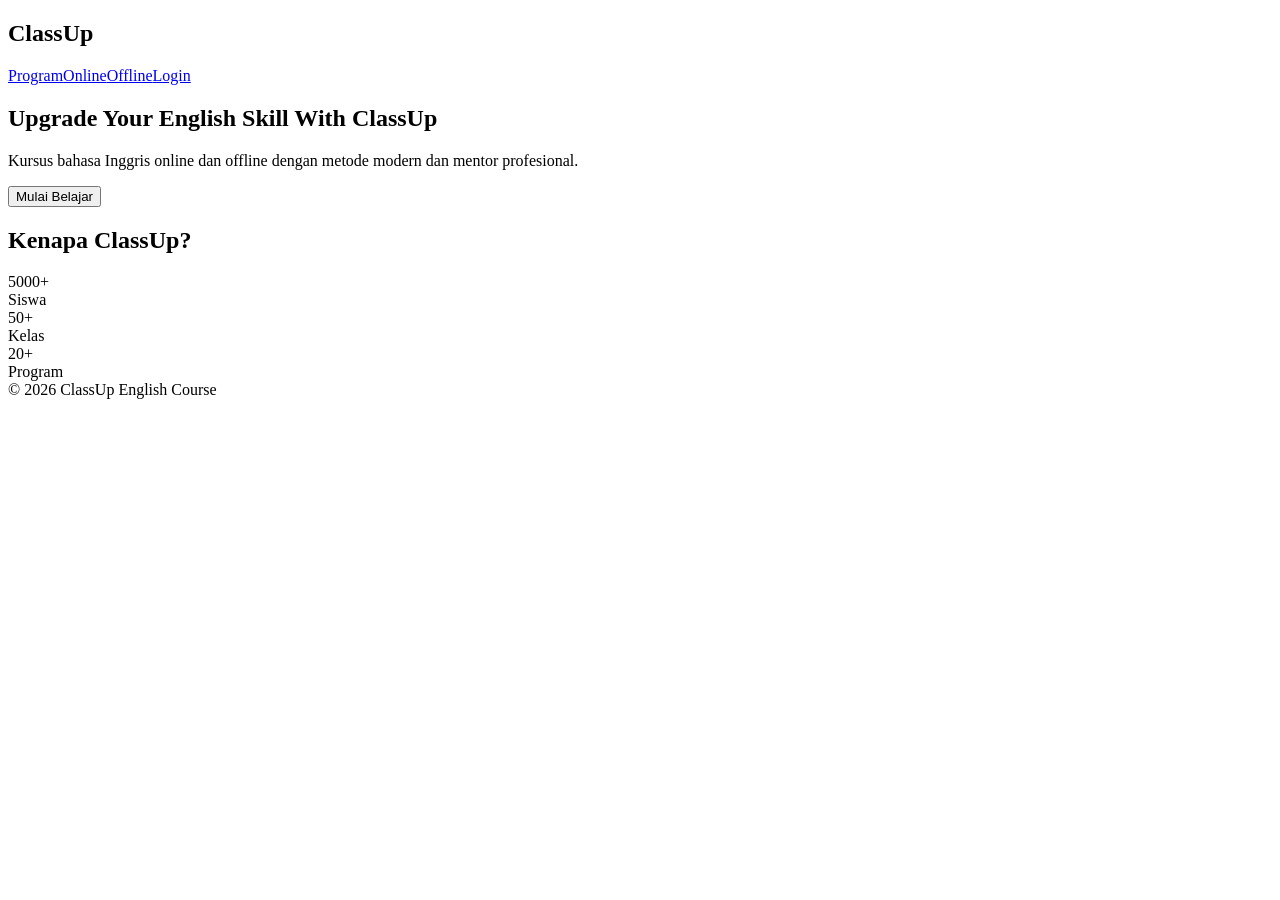
==== index.html @ ff3e3d15 "Add files via upload" ====
<!DOCTYPE html>
<html>
<head><title>ClassUp English Course</title><link rel="stylesheet" href="css/style.css"></head>
<body>
<nav><h2>Class<span>Up</span></h2><a href="program.html">Program</a><a href="kelas-online.html">Online</a><a href="kelas-offline.html">Offline</a><a href="login.html">Login</a></nav>
<section class="hero"><h1>Upgrade Your English Skill With ClassUp</h1><p>Kursus bahasa Inggris online dan offline dengan metode modern dan mentor profesional.</p><button>Mulai Belajar</button></section>
<section><h2>Kenapa ClassUp?</h2><div class="cards"><div>5000+<br>Siswa</div><div>50+<br>Kelas</div><div>20+<br>Program</div></div></section>
<footer>© 2026 ClassUp English Course</footer>
</body></html>
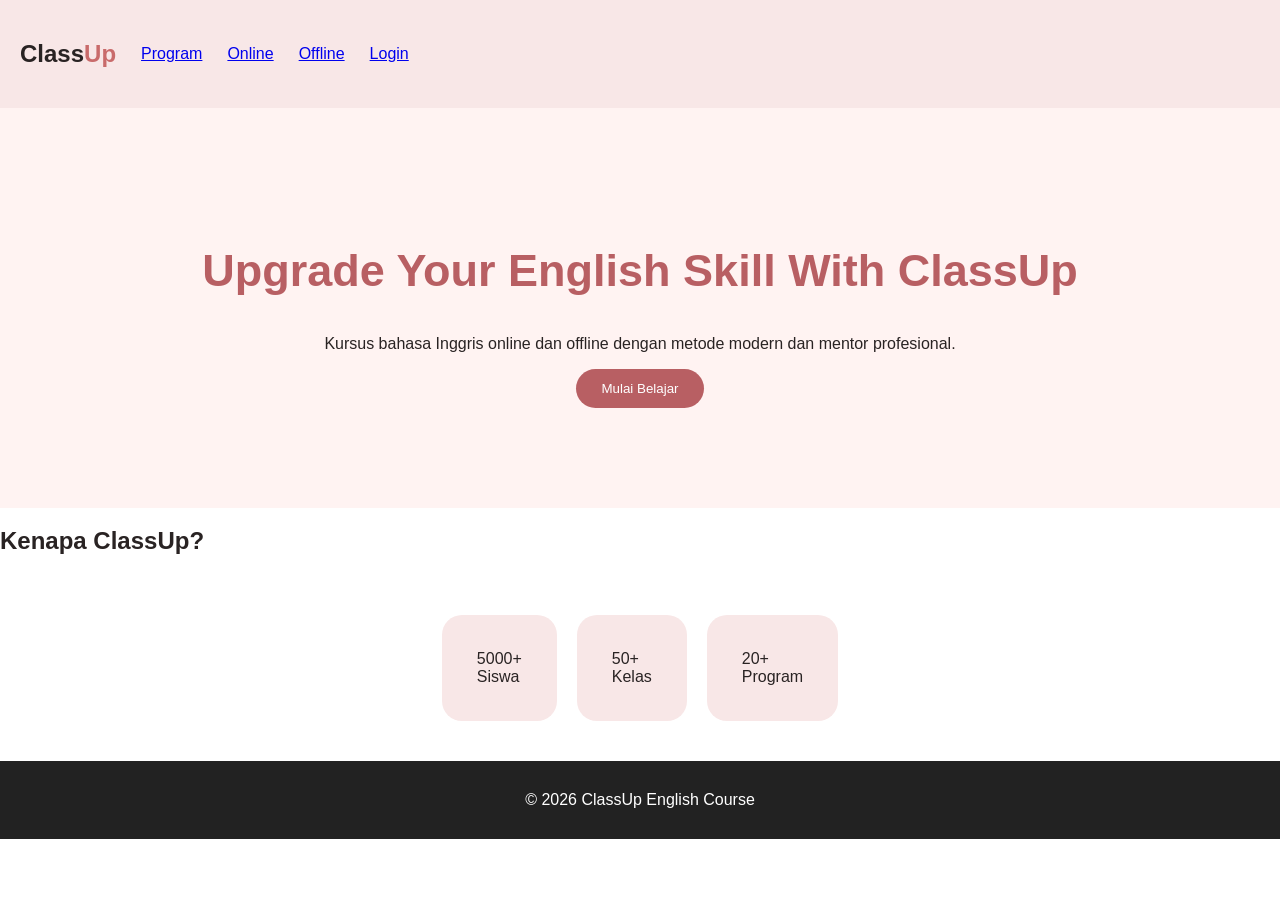
==== commit eb77626a: "Update index.html" ====
--- a/index.html
+++ b/index.html
@@ -1,9 +1,9 @@
 <!DOCTYPE html>
 <html>
-<head><title>ClassUp English Course</title><link rel="stylesheet" href="css/style.css"></head>
+<head><title>ClassUp English Course</title><link rel="stylesheet" href="style.css"></head>
 <body>
 <nav><h2>Class<span>Up</span></h2><a href="program.html">Program</a><a href="kelas-online.html">Online</a><a href="kelas-offline.html">Offline</a><a href="login.html">Login</a></nav>
 <section class="hero"><h1>Upgrade Your English Skill With ClassUp</h1><p>Kursus bahasa Inggris online dan offline dengan metode modern dan mentor profesional.</p><button>Mulai Belajar</button></section>
 <section><h2>Kenapa ClassUp?</h2><div class="cards"><div>5000+<br>Siswa</div><div>50+<br>Kelas</div><div>20+<br>Program</div></div></section>
 <footer>© 2026 ClassUp English Course</footer>
-</body></html>+</body></html>
--- a/style.css
+++ b/style.css
@@ -0,0 +1 @@
+body{font-family:Arial;margin:0;color:#292323;background:#fff}nav{padding:20px;display:flex;gap:25px;align-items:center;background:#f8e7e7}span{color:#c96b6b}.hero{padding:100px 10%;text-align:center;background:#fff3f2}h1{color:#b85f63;font-size:45px}button{background:#b85f63;color:white;border:0;padding:12px 25px;border-radius:20px}.cards{display:flex;gap:20px;justify-content:center;flex-wrap:wrap;padding:40px}.cards div{background:#f8e7e7;padding:35px;border-radius:20px}footer{background:#222;color:white;padding:30px;text-align:center}input{padding:12px;margin:8px;width:250px}
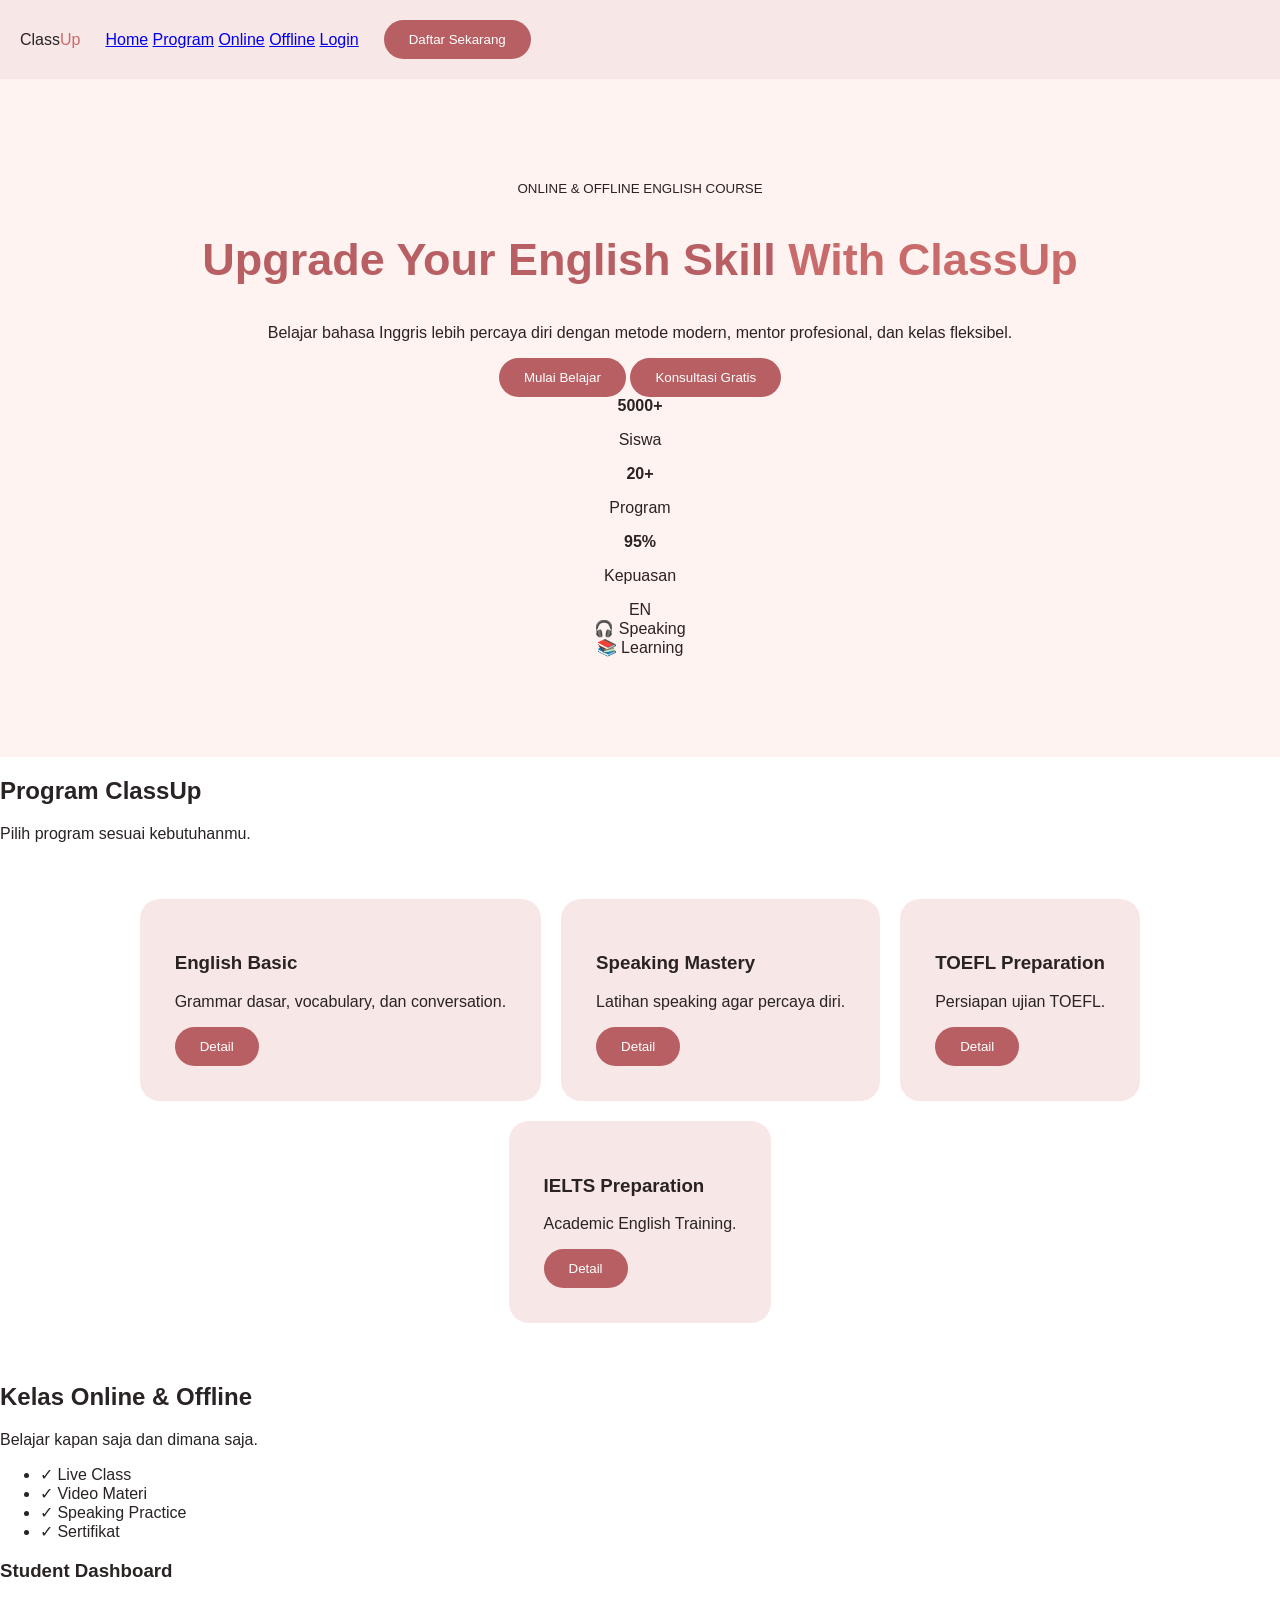
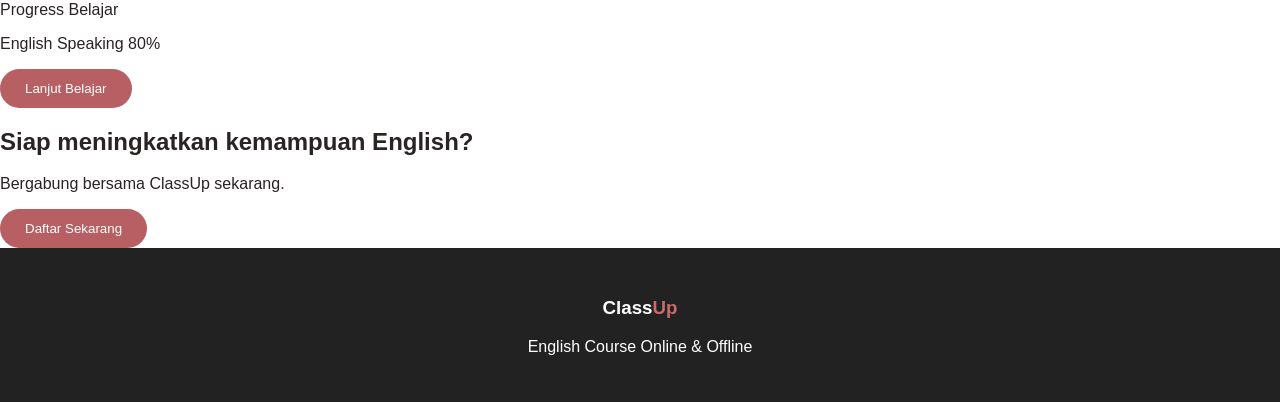
==== commit 6ec1dd6f: "Update index.html" ====
--- a/index.html
+++ b/index.html
@@ -1,9 +1,217 @@
 <!DOCTYPE html>
-<html>
-<head><title>ClassUp English Course</title><link rel="stylesheet" href="style.css"></head>
+<html lang="id">
+<head>
+<meta charset="UTF-8">
+<meta name="viewport" content="width=device-width, initial-scale=1.0">
+<title>ClassUp English Course</title>
+<link rel="stylesheet" href="style.css">
+</head>
+
 <body>
-<nav><h2>Class<span>Up</span></h2><a href="program.html">Program</a><a href="kelas-online.html">Online</a><a href="kelas-offline.html">Offline</a><a href="login.html">Login</a></nav>
-<section class="hero"><h1>Upgrade Your English Skill With ClassUp</h1><p>Kursus bahasa Inggris online dan offline dengan metode modern dan mentor profesional.</p><button>Mulai Belajar</button></section>
-<section><h2>Kenapa ClassUp?</h2><div class="cards"><div>5000+<br>Siswa</div><div>50+<br>Kelas</div><div>20+<br>Program</div></div></section>
-<footer>© 2026 ClassUp English Course</footer>
-</body></html>
+
+<nav>
+    <div class="logo">Class<span>Up</span></div>
+    <div class="menu">
+        <a href="#">Home</a>
+        <a href="program.html">Program</a>
+        <a href="kelas-online.html">Online</a>
+        <a href="kelas-offline.html">Offline</a>
+        <a href="login.html">Login</a>
+    </div>
+    <button>Daftar Sekarang</button>
+</nav>
+
+
+<section class="hero">
+
+<div class="hero-text">
+    <small>ONLINE & OFFLINE ENGLISH COURSE</small>
+
+    <h1>
+        Upgrade Your English Skill
+        <span>With ClassUp</span>
+    </h1>
+
+    <p>
+        Belajar bahasa Inggris lebih percaya diri 
+        dengan metode modern, mentor profesional,
+        dan kelas fleksibel.
+    </p>
+
+    <div>
+        <button>Mulai Belajar</button>
+        <button class="outline">Konsultasi Gratis</button>
+    </div>
+
+    <div class="stats-mini">
+        <div>
+            <b>5000+</b>
+            <p>Siswa</p>
+        </div>
+
+        <div>
+            <b>20+</b>
+            <p>Program</p>
+        </div>
+
+        <div>
+            <b>95%</b>
+            <p>Kepuasan</p>
+        </div>
+    </div>
+
+</div>
+
+
+<div class="hero-card">
+
+<div class="circle">
+EN
+</div>
+
+<div class="floating one">
+🎧 Speaking
+</div>
+
+<div class="floating two">
+📚 Learning
+</div>
+
+</div>
+
+</section>
+
+
+
+<section class="section">
+
+<h2>Program ClassUp</h2>
+
+<p class="desc">
+Pilih program sesuai kebutuhanmu.
+</p>
+
+
+<div class="cards">
+
+<div class="card">
+<h3>English Basic</h3>
+<p>
+Grammar dasar, vocabulary,
+dan conversation.
+</p>
+<button>Detail</button>
+</div>
+
+
+<div class="card active">
+<h3>Speaking Mastery</h3>
+<p>
+Latihan speaking agar percaya diri.
+</p>
+<button>Detail</button>
+</div>
+
+
+<div class="card">
+<h3>TOEFL Preparation</h3>
+<p>
+Persiapan ujian TOEFL.
+</p>
+<button>Detail</button>
+</div>
+
+
+<div class="card">
+<h3>IELTS Preparation</h3>
+<p>
+Academic English Training.
+</p>
+<button>Detail</button>
+</div>
+
+
+</div>
+
+</section>
+
+
+
+
+<section class="learning">
+
+<div>
+<h2>Kelas Online & Offline</h2>
+
+<p>
+Belajar kapan saja dan dimana saja.
+</p>
+
+<ul>
+<li>✓ Live Class</li>
+<li>✓ Video Materi</li>
+<li>✓ Speaking Practice</li>
+<li>✓ Sertifikat</li>
+</ul>
+
+</div>
+
+
+<div class="dashboard">
+
+<h3>Student Dashboard</h3>
+
+<p>Progress Belajar</p>
+
+<div class="bar">
+<span></span>
+</div>
+
+<p>
+English Speaking
+80%
+</p>
+
+<button>
+Lanjut Belajar
+</button>
+
+</div>
+
+</section>
+
+
+
+<section class="cta">
+
+<h2>
+Siap meningkatkan kemampuan English?
+</h2>
+
+<p>
+Bergabung bersama ClassUp sekarang.
+</p>
+
+<button>
+Daftar Sekarang
+</button>
+
+</section>
+
+
+
+<footer>
+
+<h3>
+Class<span>Up</span>
+</h3>
+
+<p>
+English Course Online & Offline
+</p>
+
+</footer>
+
+
+</body>
+</html>
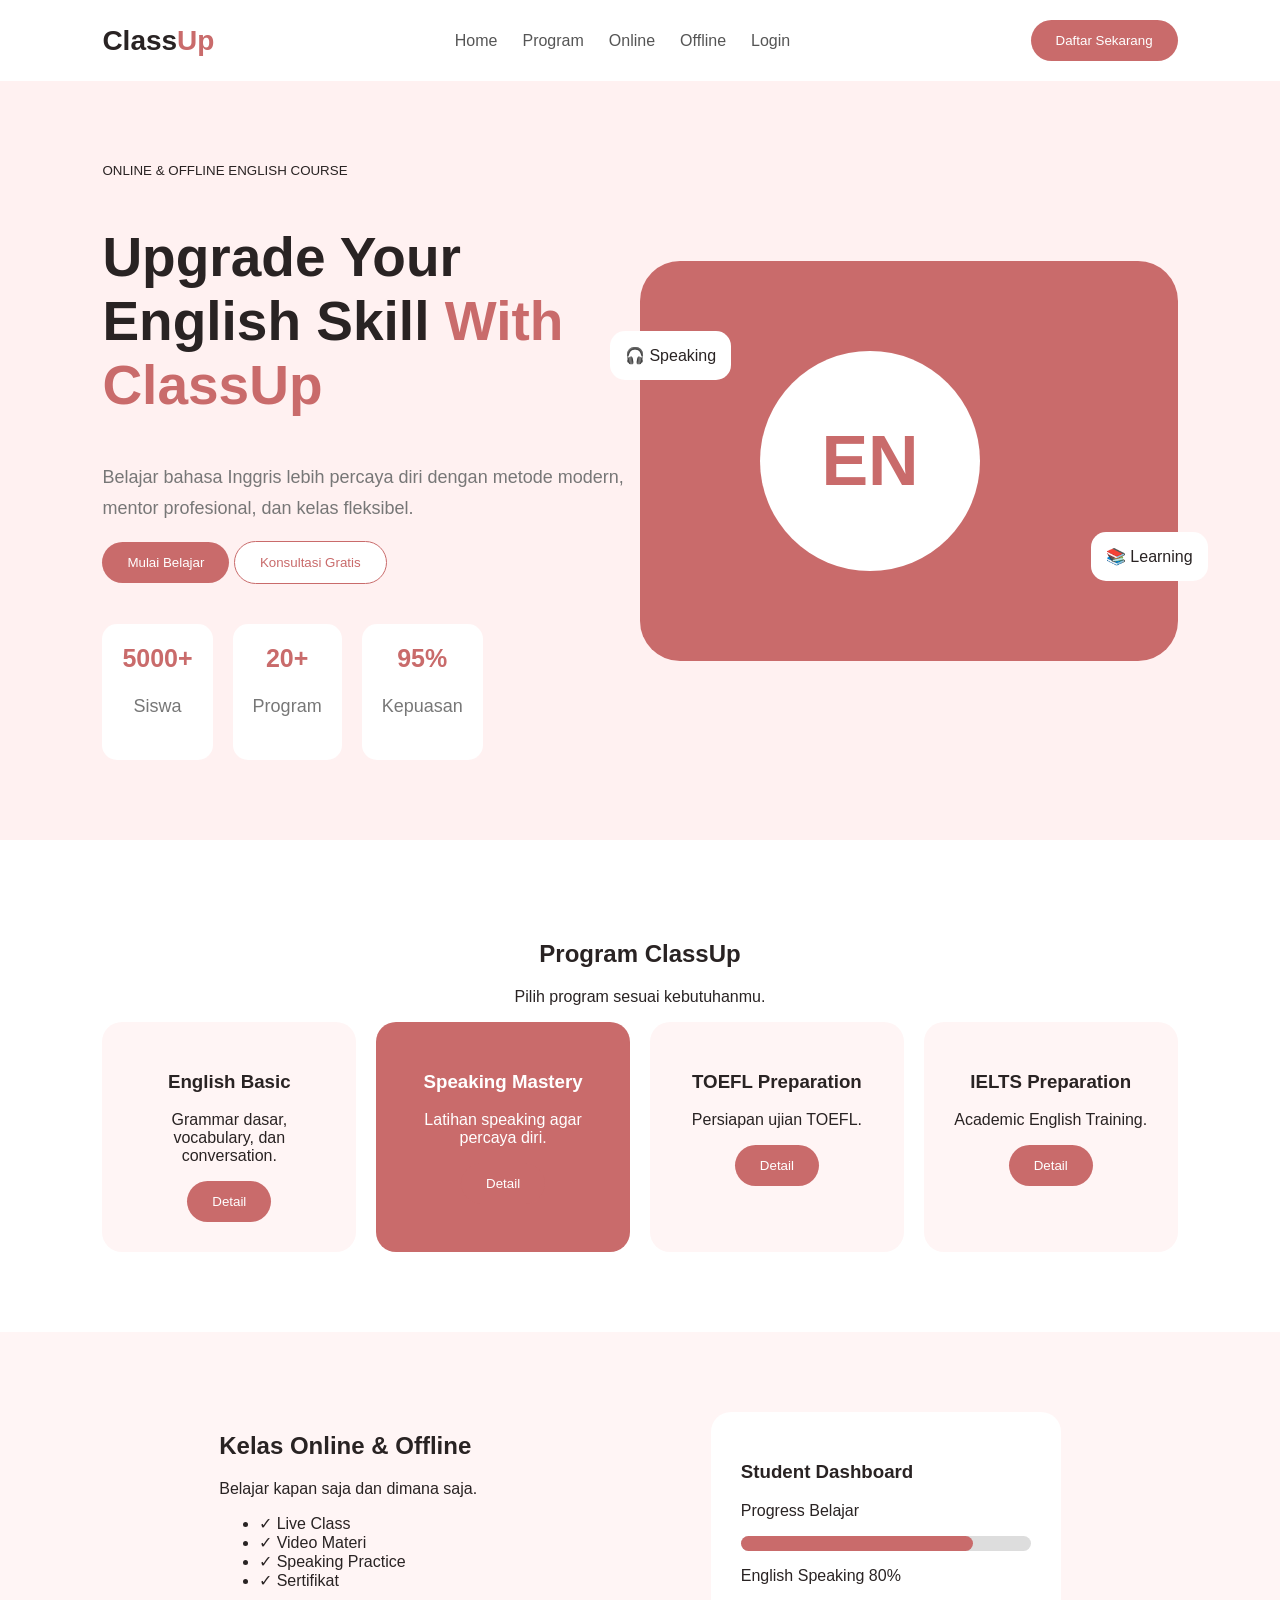
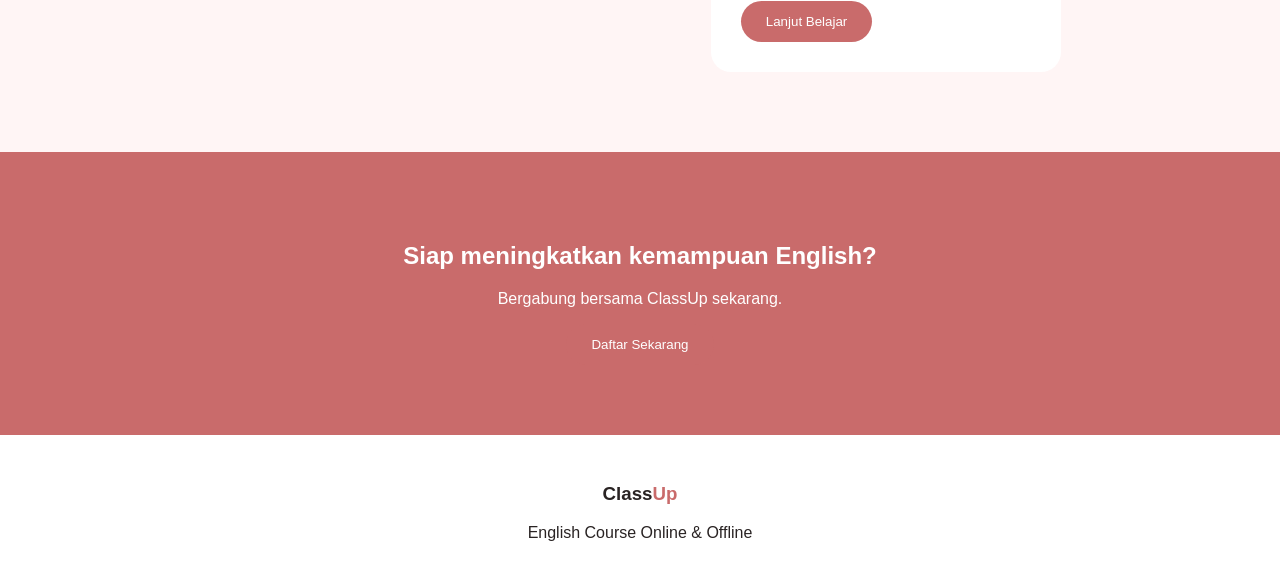
==== commit e795aaad: "Update index.html" ====
--- a/index.html
+++ b/index.html
@@ -212,6 +212,6 @@
 
 </footer>
 
-
+<script src="js/script.js"></script>
 </body>
 </html>
--- a/style.css
+++ b/style.css
@@ -1 +1,331 @@
-body{font-family:Arial;margin:0;color:#292323;background:#fff}nav{padding:20px;display:flex;gap:25px;align-items:center;background:#f8e7e7}span{color:#c96b6b}.hero{padding:100px 10%;text-align:center;background:#fff3f2}h1{color:#b85f63;font-size:45px}button{background:#b85f63;color:white;border:0;padding:12px 25px;border-radius:20px}.cards{display:flex;gap:20px;justify-content:center;flex-wrap:wrap;padding:40px}.cards div{background:#f8e7e7;padding:35px;border-radius:20px}footer{background:#222;color:white;padding:30px;text-align:center}input{padding:12px;margin:8px;width:250px}+*{
+box-sizing:border-box;
+font-family:Arial,sans-serif;
+}
+
+body{
+margin:0;
+color:#292323;
+}
+
+
+nav{
+
+display:flex;
+justify-content:space-between;
+align-items:center;
+padding:20px 8%;
+background:white;
+box-shadow:0 5px 20px #00000010;
+
+}
+
+
+.logo{
+
+font-size:28px;
+font-weight:bold;
+
+}
+
+.logo span,
+footer span{
+
+color:#c96b6b;
+
+}
+
+
+.menu{
+
+display:flex;
+gap:25px;
+
+}
+
+.menu a{
+
+text-decoration:none;
+color:#555;
+
+}
+
+
+button{
+
+background:#c96b6b;
+border:0;
+color:white;
+padding:13px 25px;
+border-radius:30px;
+cursor:pointer;
+
+}
+
+
+
+.hero{
+
+display:grid;
+grid-template-columns:1fr 1fr;
+padding:80px 8%;
+background:#fff1f1;
+align-items:center;
+
+}
+
+
+
+.hero h1{
+
+font-size:55px;
+
+}
+
+
+.hero h1 span{
+
+color:#c96b6b;
+
+}
+
+
+.hero p{
+
+font-size:18px;
+line-height:1.7;
+color:#777;
+
+}
+
+
+.outline{
+
+background:white;
+color:#c96b6b;
+border:1px solid #c96b6b;
+
+}
+
+
+
+.stats-mini{
+
+display:flex;
+gap:20px;
+margin-top:40px;
+
+}
+
+
+.stats-mini div{
+
+background:white;
+padding:20px;
+border-radius:15px;
+text-align:center;
+
+}
+
+
+.stats-mini b{
+
+font-size:25px;
+color:#c96b6b;
+
+}
+
+
+
+.hero-card{
+
+height:400px;
+background:#c96b6b;
+border-radius:40px;
+position:relative;
+
+}
+
+
+.circle{
+
+width:220px;
+height:220px;
+border-radius:50%;
+background:white;
+position:absolute;
+top:90px;
+left:120px;
+
+display:flex;
+align-items:center;
+justify-content:center;
+
+font-size:70px;
+font-weight:bold;
+color:#c96b6b;
+
+}
+
+
+
+.floating{
+
+position:absolute;
+background:white;
+padding:15px;
+border-radius:15px;
+
+}
+
+
+.one{
+
+top:70px;
+left:-30px;
+
+}
+
+
+.two{
+
+bottom:80px;
+right:-30px;
+
+}
+
+
+
+.section{
+
+padding:80px 8%;
+text-align:center;
+
+}
+
+
+.cards{
+
+display:grid;
+grid-template-columns:repeat(4,1fr);
+gap:20px;
+
+}
+
+
+.card{
+
+padding:30px;
+border-radius:20px;
+background:#fff5f5;
+}
+
+
+.card.active{
+
+background:#c96b6b;
+color:white;
+
+}
+
+
+
+.learning{
+
+padding:80px 8%;
+background:#fff5f5;
+display:flex;
+justify-content:space-around;
+
+}
+
+
+
+.dashboard{
+
+background:white;
+padding:30px;
+border-radius:20px;
+width:350px;
+
+}
+
+
+.bar{
+
+height:15px;
+background:#ddd;
+border-radius:20px;
+
+}
+
+
+.bar span{
+
+display:block;
+width:80%;
+height:100%;
+background:#c96b6b;
+border-radius:20px;
+
+}
+
+
+.cta{
+
+background:#c96b6b;
+color:white;
+text-align:center;
+padding:70px;
+
+}
+
+
+footer{
+
+padding:30px;
+text-align:center;
+
+}
+
+
+
+@media(max-width:768px){
+
+.hero,
+.learning{
+
+grid-template-columns:1fr;
+display:block;
+
+}
+
+
+.menu{
+
+display:none;
+
+}
+
+
+.hero h1{
+
+font-size:40px;
+
+}
+
+
+.cards{
+
+grid-template-columns:1fr;
+
+}
+
+
+.hero-card{
+
+margin-top:40px;
+
+}
+
+}
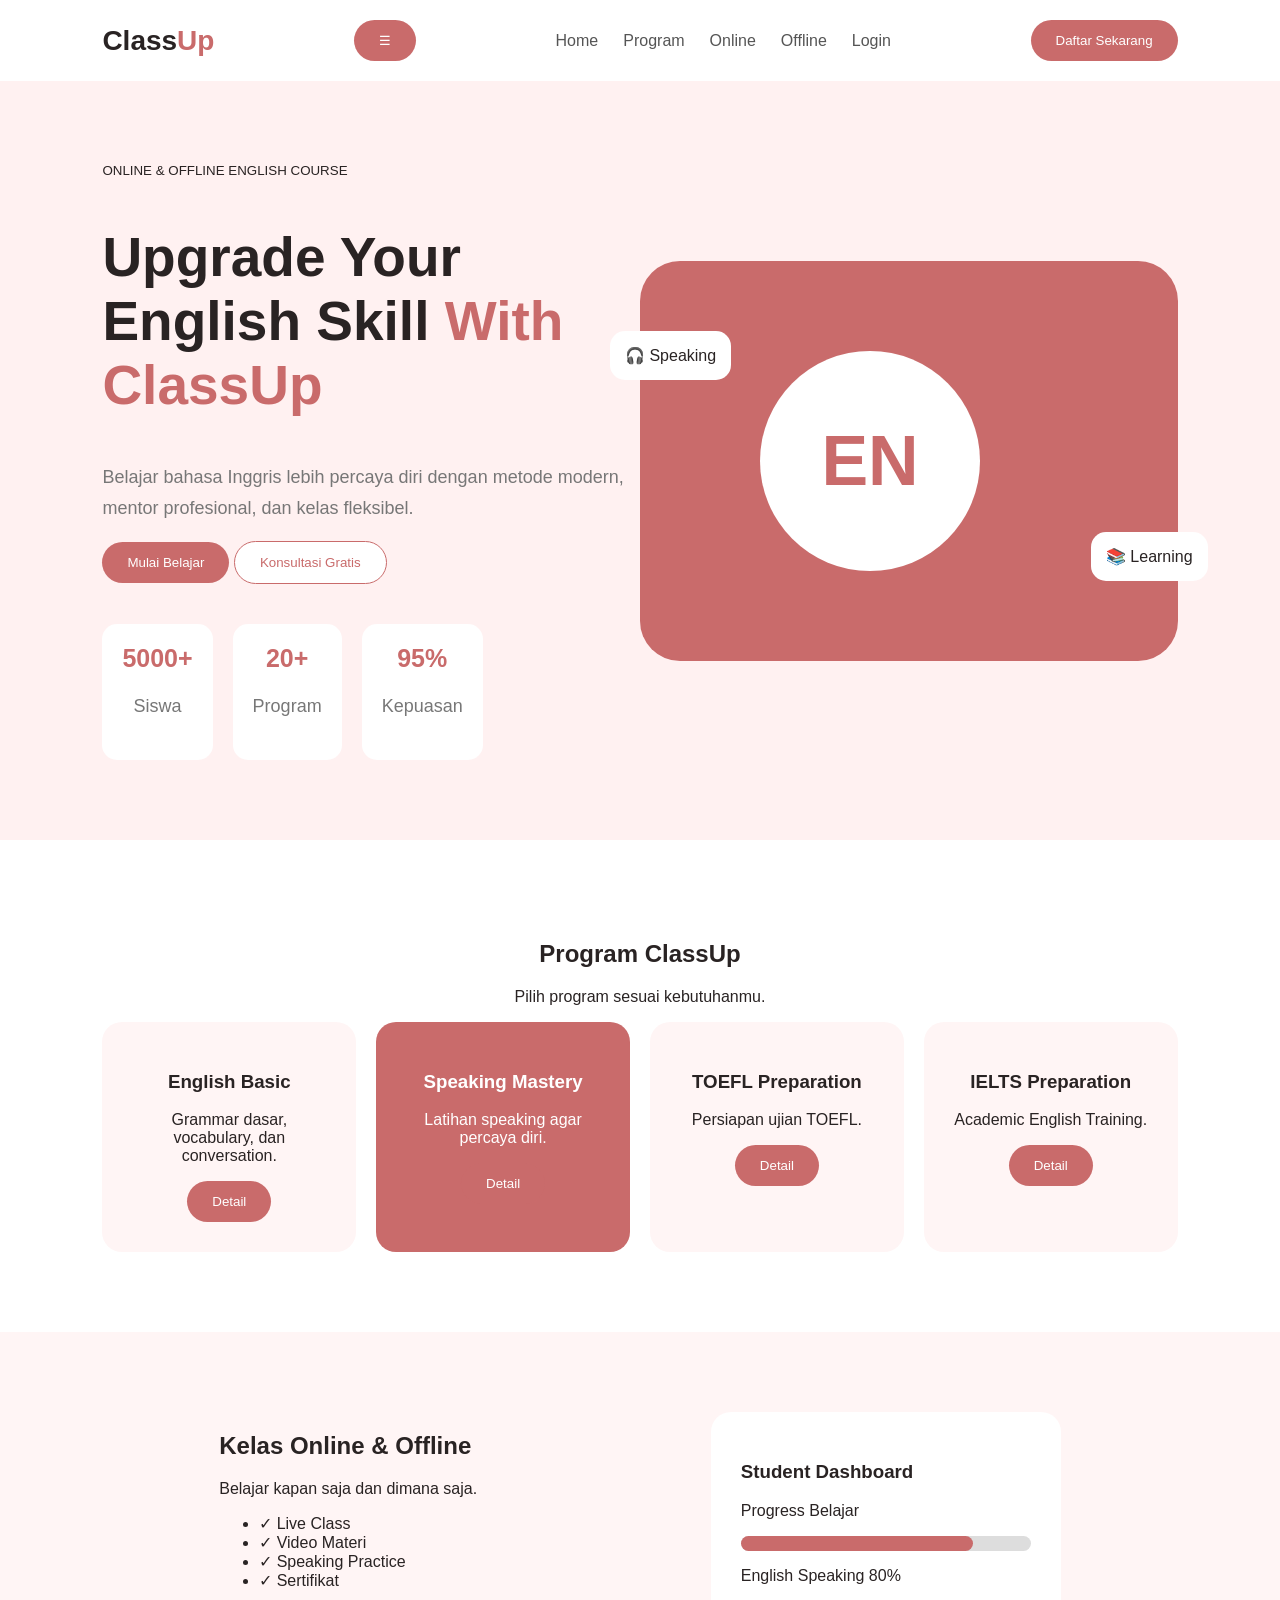
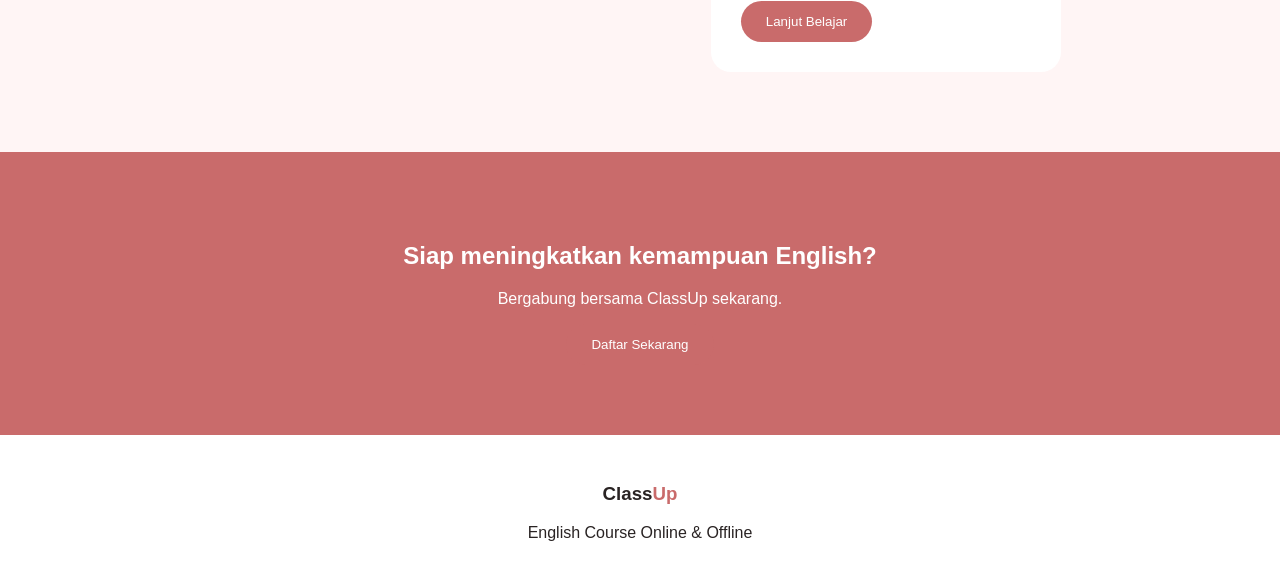
==== commit cc14f0b0: "Update index.html" ====
--- a/index.html
+++ b/index.html
@@ -11,6 +11,7 @@
 
 <nav>
     <div class="logo">Class<span>Up</span></div>
+    <button class="menu-btn">☰</button>
     <div class="menu">
         <a href="#">Home</a>
         <a href="program.html">Program</a>
